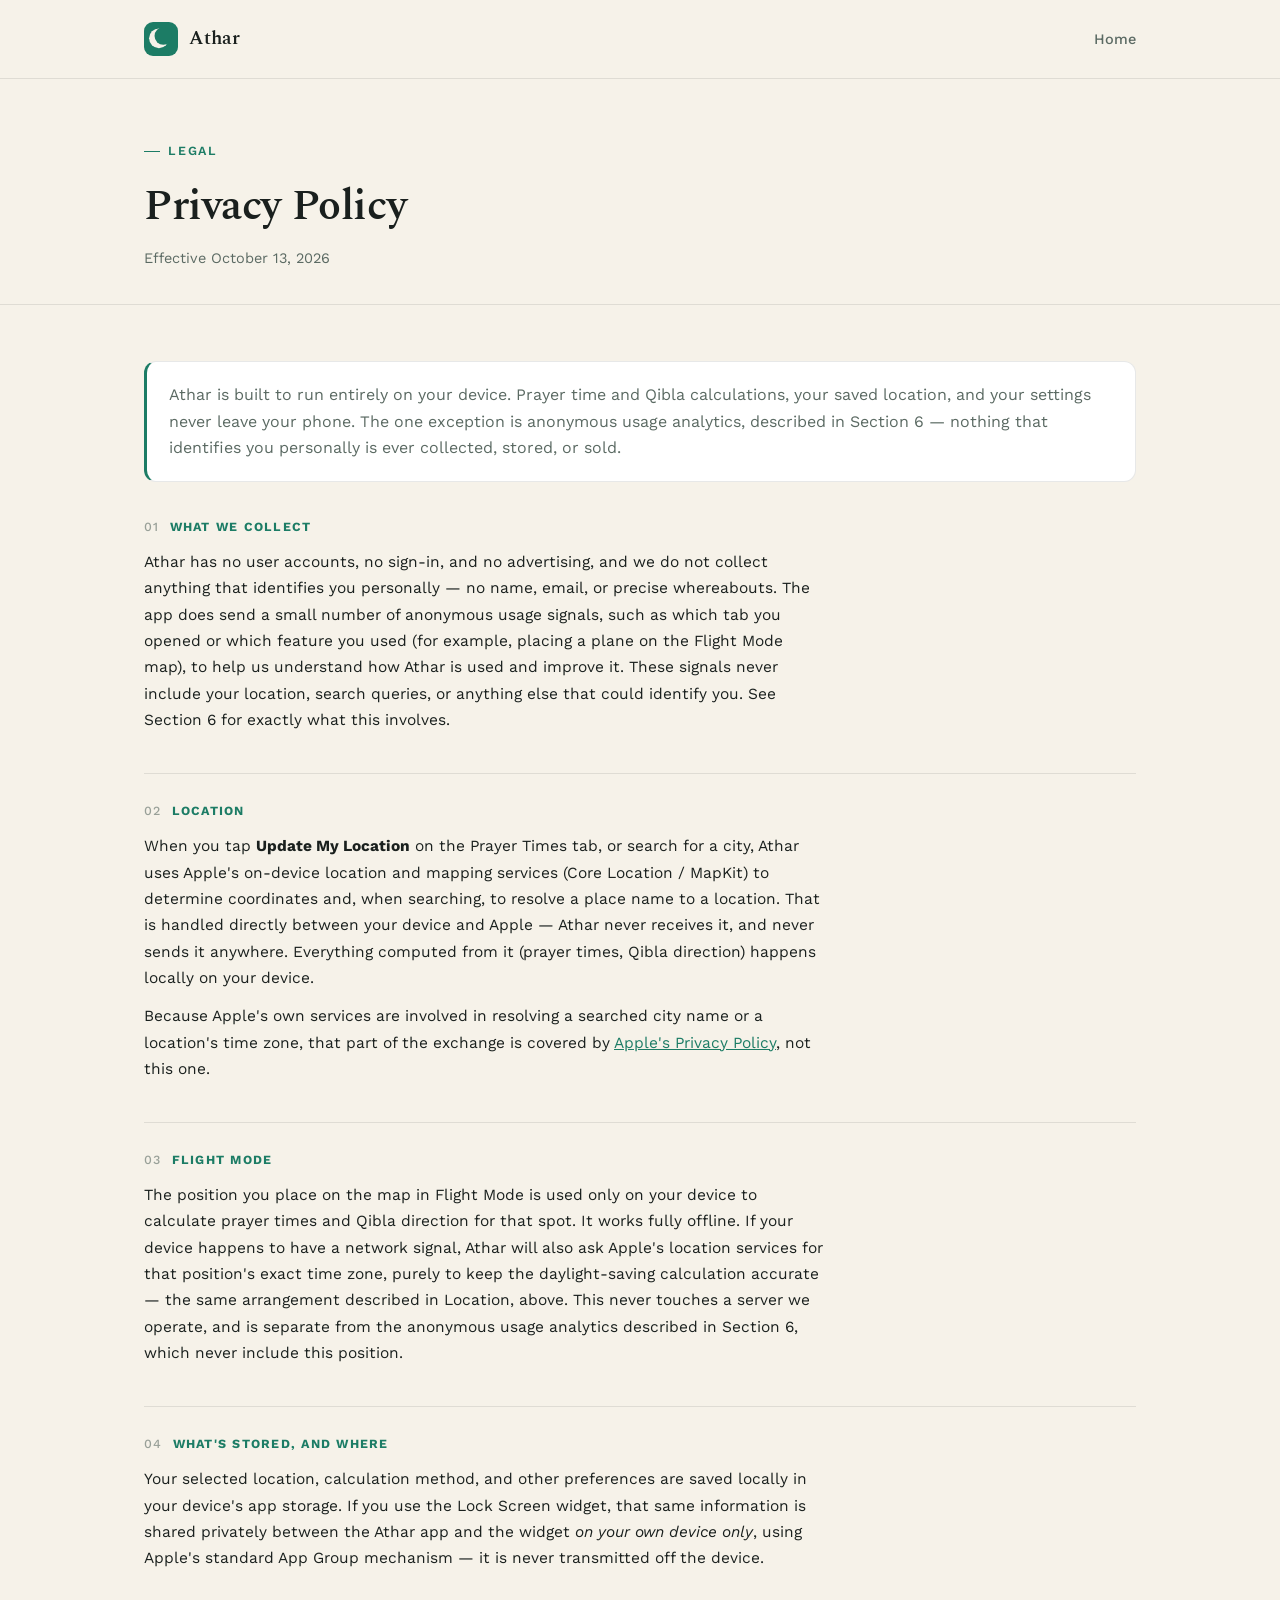
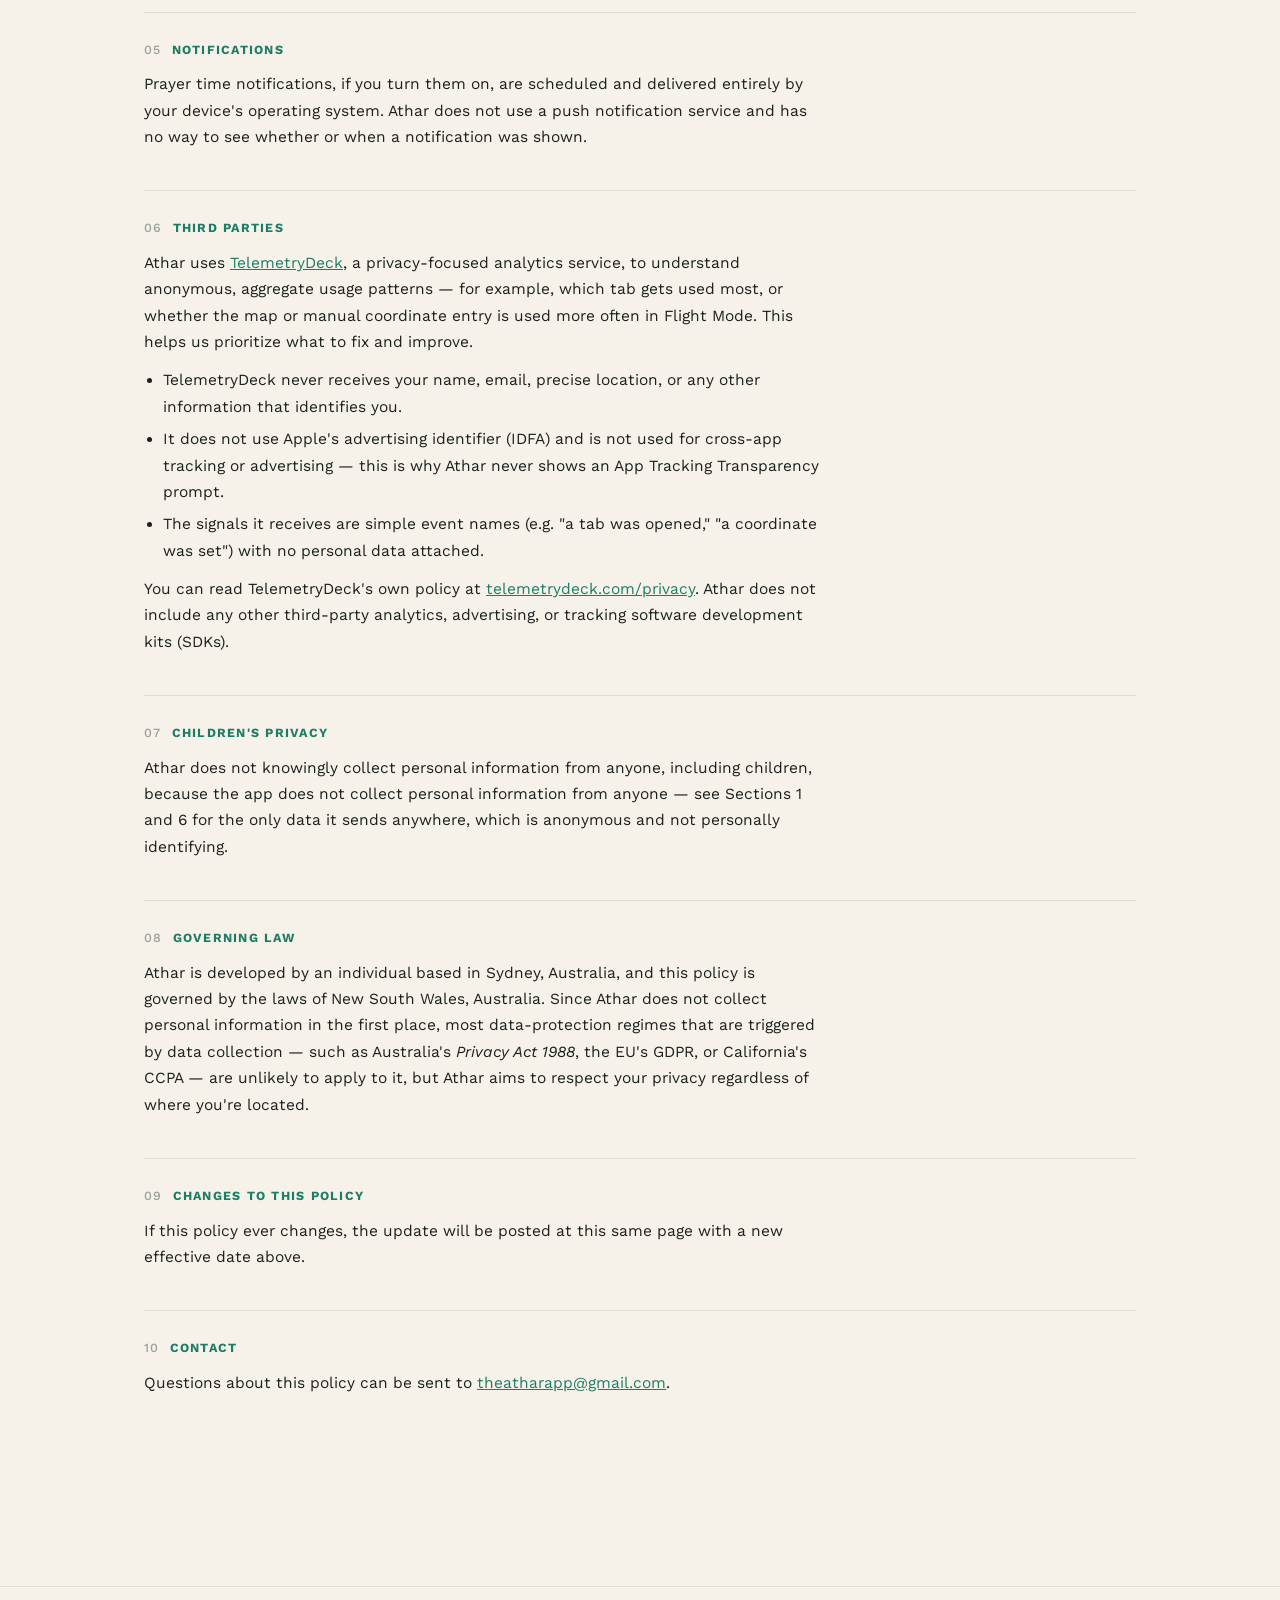
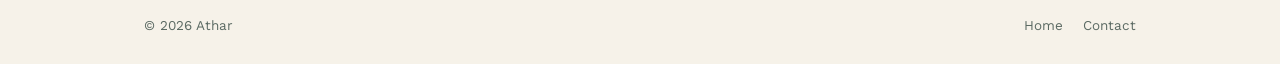
==== privacy.html @ f8ee6e32 "Move Athar's marketing site here from thenxy/athar's docs/ folder Split into its own repo for a clea" ====
<!doctype html>
<html lang="en">
<head>
<meta charset="utf-8">
<title>Privacy Policy — Athar</title>
<meta name="viewport" content="width=device-width, initial-scale=1, viewport-fit=cover">
<link rel="icon" type="image/svg+xml" href="assets/icon.svg">
<link rel="icon" type="image/png" href="assets/favicon.png">
<link rel="apple-touch-icon" href="assets/icon-512.png">
<link rel="stylesheet" href="assets/style.css">
<style>
  .policy-head {
    padding-block: 56px 20px;
    border-bottom: 1px solid var(--line);
  }
  .policy-head h1 {
    font-size: clamp(30px, 4vw, 42px);
    margin-top: 14px;
  }
  .policy-head .updated {
    color: var(--ink-soft);
    font-size: 14.5px;
    margin-top: 10px;
  }
  .policy-intro {
    background: var(--card);
    border: 1px solid var(--line);
    border-left: 3px solid var(--green);
    border-radius: var(--radius-sm);
    padding: 20px 22px;
    font-size: 16px;
    line-height: 1.65;
    margin: 36px 0 8px;
    color: var(--ink-soft);
  }
  .policy-body { padding-block: 20px 60px; }
  .policy-section {
    padding-block: 28px;
    border-bottom: 1px solid var(--line);
  }
  .policy-section:last-child { border-bottom: none; }
  .policy-section h2 {
    font-size: 12.5px;
    font-weight: 700;
    letter-spacing: 0.1em;
    text-transform: uppercase;
    color: var(--green);
    font-family: 'Work Sans', sans-serif;
    display: flex;
    align-items: baseline;
    gap: 10px;
    margin-bottom: 12px;
  }
  .policy-section h2 .n {
    color: var(--ink-soft);
    opacity: 0.6;
    font-weight: 500;
  }
  .policy-section p {
    font-size: 15.5px;
    line-height: 1.7;
    color: var(--ink);
    max-width: 68ch;
    margin: 0 0 12px;
  }
  .policy-section ul {
    max-width: 68ch;
    padding-left: 1.2em;
    margin: 0 0 12px;
  }
  .policy-section li {
    font-size: 15.5px;
    line-height: 1.7;
    margin-bottom: 6px;
  }
</style>
</head>
<body>

<header class="site-header">
  <div class="wrap">
    <a class="brand" href="index.html">
      <img src="assets/icon.svg" alt="">
      <span>Athar</span>
    </a>
    <nav>
      <a href="index.html">Home</a>
    </nav>
  </div>
</header>

<div class="policy-head">
  <div class="wrap">
    <span class="eyebrow">Legal</span>
    <h1>Privacy Policy</h1>
    <p class="updated">Effective October 13, 2026</p>
  </div>
</div>

<div class="wrap policy-body">

  <div class="policy-intro">
    Athar is built to run entirely on your device. Prayer time and Qibla calculations,
    your saved location, and your settings never leave your phone. The one exception
    is anonymous usage analytics, described in Section&nbsp;6 — nothing that identifies
    you personally is ever collected, stored, or sold.
  </div>

  <section class="policy-section">
    <h2><span class="n">01</span> What we collect</h2>
    <p>Athar has no user accounts, no sign-in, and no advertising, and we do not collect anything that identifies you personally — no name, email, or precise whereabouts. The app does send a small number of anonymous usage signals, such as which tab you opened or which feature you used (for example, placing a plane on the Flight Mode map), to help us understand how Athar is used and improve it. These signals never include your location, search queries, or anything else that could identify you. See Section 6 for exactly what this involves.</p>
  </section>

  <section class="policy-section">
    <h2><span class="n">02</span> Location</h2>
    <p>When you tap <strong>Update My Location</strong> on the Prayer Times tab, or search for a city, Athar uses Apple's on-device location and mapping services (Core Location / MapKit) to determine coordinates and, when searching, to resolve a place name to a location. That is handled directly between your device and Apple — Athar never receives it, and never sends it anywhere. Everything computed from it (prayer times, Qibla direction) happens locally on your device.</p>
    <p>Because Apple's own services are involved in resolving a searched city name or a location's time zone, that part of the exchange is covered by <a href="https://www.apple.com/legal/privacy/" target="_blank" rel="noopener">Apple's Privacy Policy</a>, not this one.</p>
  </section>

  <section class="policy-section">
    <h2><span class="n">03</span> Flight Mode</h2>
    <p>The position you place on the map in Flight Mode is used only on your device to calculate prayer times and Qibla direction for that spot. It works fully offline. If your device happens to have a network signal, Athar will also ask Apple's location services for that position's exact time zone, purely to keep the daylight-saving calculation accurate — the same arrangement described in Location, above. This never touches a server we operate, and is separate from the anonymous usage analytics described in Section 6, which never include this position.</p>
  </section>

  <section class="policy-section">
    <h2><span class="n">04</span> What's stored, and where</h2>
    <p>Your selected location, calculation method, and other preferences are saved locally in your device's app storage. If you use the Lock Screen widget, that same information is shared privately between the Athar app and the widget <em>on your own device only</em>, using Apple's standard App Group mechanism — it is never transmitted off the device.</p>
  </section>

  <section class="policy-section">
    <h2><span class="n">05</span> Notifications</h2>
    <p>Prayer time notifications, if you turn them on, are scheduled and delivered entirely by your device's operating system. Athar does not use a push notification service and has no way to see whether or when a notification was shown.</p>
  </section>

  <section class="policy-section">
    <h2><span class="n">06</span> Third parties</h2>
    <p>Athar uses <a href="https://telemetrydeck.com" target="_blank" rel="noopener">TelemetryDeck</a>, a privacy-focused analytics service, to understand anonymous, aggregate usage patterns — for example, which tab gets used most, or whether the map or manual coordinate entry is used more often in Flight Mode. This helps us prioritize what to fix and improve.</p>
    <ul>
      <li>TelemetryDeck never receives your name, email, precise location, or any other information that identifies you.</li>
      <li>It does not use Apple's advertising identifier (IDFA) and is not used for cross-app tracking or advertising — this is why Athar never shows an App Tracking Transparency prompt.</li>
      <li>The signals it receives are simple event names (e.g. "a tab was opened," "a coordinate was set") with no personal data attached.</li>
    </ul>
    <p>You can read TelemetryDeck's own policy at <a href="https://telemetrydeck.com/privacy" target="_blank" rel="noopener">telemetrydeck.com/privacy</a>. Athar does not include any other third-party analytics, advertising, or tracking software development kits (SDKs).</p>
  </section>

  <section class="policy-section">
    <h2><span class="n">07</span> Children's privacy</h2>
    <p>Athar does not knowingly collect personal information from anyone, including children, because the app does not collect personal information from anyone — see Sections 1 and 6 for the only data it sends anywhere, which is anonymous and not personally identifying.</p>
  </section>

  <section class="policy-section">
    <h2><span class="n">08</span> Governing law</h2>
    <p>Athar is developed by an individual based in Sydney, Australia, and this policy is governed by the laws of New South Wales, Australia. Since Athar does not collect personal information in the first place, most data-protection regimes that are triggered by data collection — such as Australia's <em>Privacy Act 1988</em>, the EU's GDPR, or California's CCPA — are unlikely to apply to it, but Athar aims to respect your privacy regardless of where you're located.</p>
  </section>

  <section class="policy-section">
    <h2><span class="n">09</span> Changes to this policy</h2>
    <p>If this policy ever changes, the update will be posted at this same page with a new effective date above.</p>
  </section>

  <section class="policy-section">
    <h2><span class="n">10</span> Contact</h2>
    <p>Questions about this policy can be sent to <a href="mailto:theatharapp@gmail.com">theatharapp@gmail.com</a>.</p>
  </section>

</div>

<footer class="site-footer">
  <div class="wrap">
    <span>&copy; <span id="year"></span> Athar</span>
    <div class="footer-links">
      <a href="index.html">Home</a>
      <a href="mailto:theatharapp@gmail.com">Contact</a>
    </div>
  </div>
</footer>

<script>document.getElementById('year').textContent = new Date().getFullYear();</script>

</body>
</html>
---- assets/style.css ----
/* Athar — shared site styles
   Brand colors pulled directly from the app's own asset catalog
   (Athar/Resources/Assets.xcassets), not invented for the web. */

@import url('https://fonts.googleapis.com/css2?family=Spectral:wght@400;500;600;700&family=Work+Sans:wght@400;500;600;700&display=swap');

:root {
  --ink: #1a201e;
  --ink-soft: #5b6a63;
  --cream: #f6f2e9;
  --cream-deep: #efe8d8;
  --card: #ffffff;
  --line: rgba(26, 32, 30, 0.1);
  --green: #1c7c65;
  --green-deep: #124a3c;
  --green-tint: rgba(28, 124, 101, 0.08);
  --on-green: #f6f2e9;
  --shadow: 0 20px 50px -20px rgba(18, 74, 60, 0.35);
  --radius-lg: 28px;
  --radius-md: 18px;
  --radius-sm: 12px;
}

@media (prefers-color-scheme: dark) {
  :root {
    --ink: #eef2f0;
    --ink-soft: #9fb0a8;
    --cream: #121214;
    --cream-deep: #1a1c1a;
    --card: #1c1c1e;
    --line: rgba(238, 242, 240, 0.1);
    --green: #3ac49e;
    --green-deep: #0f3a2f;
    --green-tint: rgba(58, 196, 158, 0.12);
    --on-green: #0c1a16;
    --shadow: 0 20px 50px -20px rgba(0, 0, 0, 0.6);
  }
}

* { box-sizing: border-box; }

html { scroll-behavior: smooth; }

body {
  margin: 0;
  background: var(--cream);
  color: var(--ink);
  font-family: 'Work Sans', -apple-system, BlinkMacSystemFont, 'Segoe UI', sans-serif;
  -webkit-font-smoothing: antialiased;
  line-height: 1.5;
}

h1, h2, h3 {
  font-family: 'Spectral', Georgia, serif;
  font-weight: 600;
  letter-spacing: -0.01em;
  margin: 0;
}

a { color: var(--green); }

.wrap {
  max-width: 1040px;
  margin: 0 auto;
  padding-inline: 24px;
}

/* ---------- Header ---------- */

.site-header {
  padding-block: 22px;
  border-bottom: 1px solid var(--line);
}

.site-header .wrap {
  display: flex;
  align-items: center;
  justify-content: space-between;
}

.brand {
  display: flex;
  align-items: center;
  gap: 11px;
  text-decoration: none;
  color: var(--ink);
}

.brand img {
  width: 34px;
  height: 34px;
  border-radius: 9px;
}

.brand span {
  font-family: 'Spectral', Georgia, serif;
  font-size: 19px;
  font-weight: 600;
}

.site-header nav a {
  color: var(--ink-soft);
  text-decoration: none;
  font-size: 14.5px;
  font-weight: 500;
}

.site-header nav a:hover { color: var(--green); }

/* ---------- Eyebrow label ---------- */

.eyebrow {
  display: inline-flex;
  align-items: center;
  gap: 8px;
  font-size: 12.5px;
  font-weight: 600;
  letter-spacing: 0.14em;
  text-transform: uppercase;
  color: var(--green);
}

.eyebrow::before {
  content: '';
  width: 16px;
  height: 1px;
  background: var(--green);
  display: inline-block;
}

/* ---------- Buttons ---------- */

.btn-row {
  display: flex;
  flex-wrap: wrap;
  gap: 12px;
}

.store-btn {
  display: inline-flex;
  align-items: center;
  gap: 10px;
  padding: 12px 20px;
  border-radius: 14px;
  background: var(--ink);
  color: var(--cream);
  text-decoration: none;
  font-weight: 600;
  font-size: 15px;
  border: 1px solid transparent;
  transition: transform 0.15s ease, opacity 0.15s ease;
}

.store-btn:hover { transform: translateY(-1px); opacity: 0.92; }

.store-btn.primary {
  background: var(--green);
  color: var(--on-green);
}

.store-btn svg { width: 19px; height: 19px; flex-shrink: 0; }

.store-btn .labels { display: flex; flex-direction: column; line-height: 1.15; text-align: left; }
.store-btn .labels small { font-size: 10.5px; font-weight: 500; opacity: 0.75; }
.store-btn .labels strong { font-size: 15px; }

/* ---------- Footer ---------- */

.site-footer {
  border-top: 1px solid var(--line);
  margin-top: 90px;
  padding-block: 28px;
}

.site-footer .wrap {
  display: flex;
  flex-wrap: wrap;
  gap: 10px 24px;
  align-items: center;
  justify-content: space-between;
  color: var(--ink-soft);
  font-size: 13.5px;
}

.site-footer a { color: var(--ink-soft); text-decoration: none; }
.site-footer a:hover { color: var(--green); }

.footer-links { display: flex; gap: 20px; }

@media (max-width: 600px) {
  .site-footer .wrap { flex-direction: column; align-items: flex-start; }
}
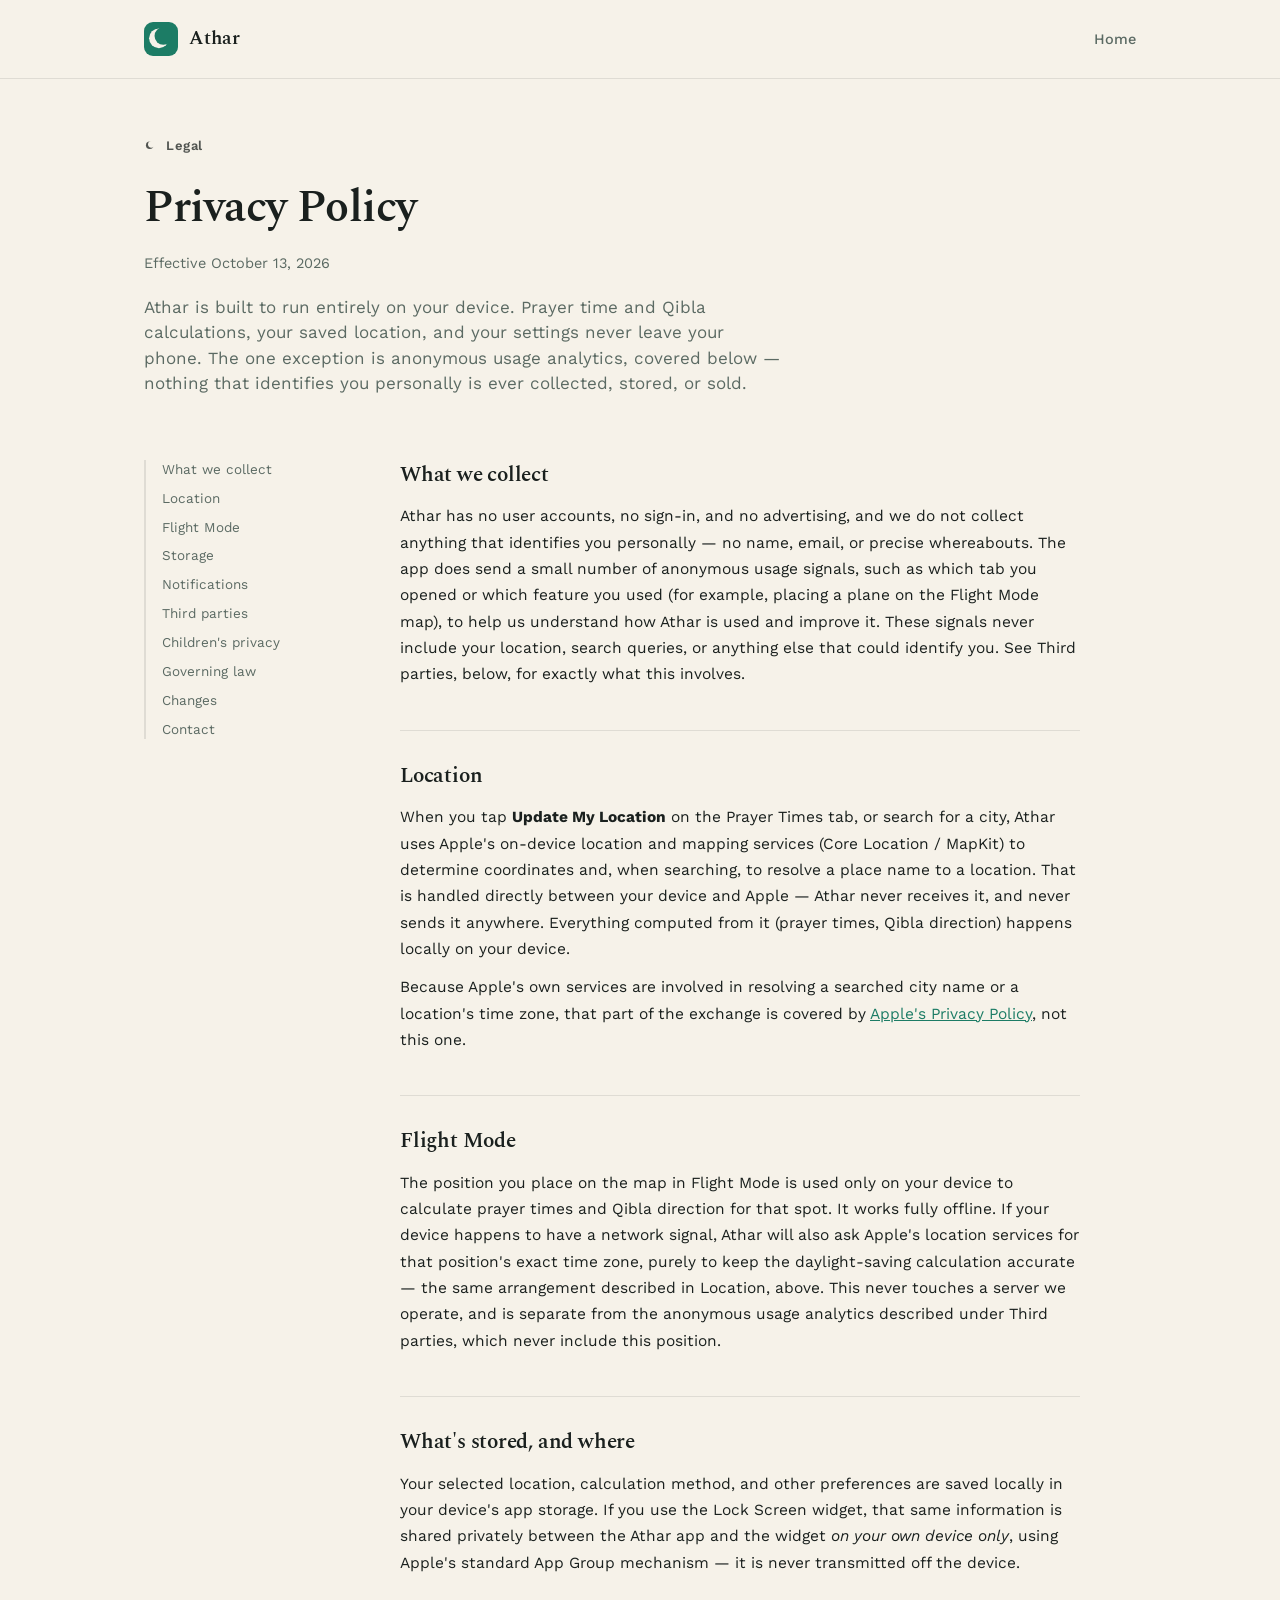
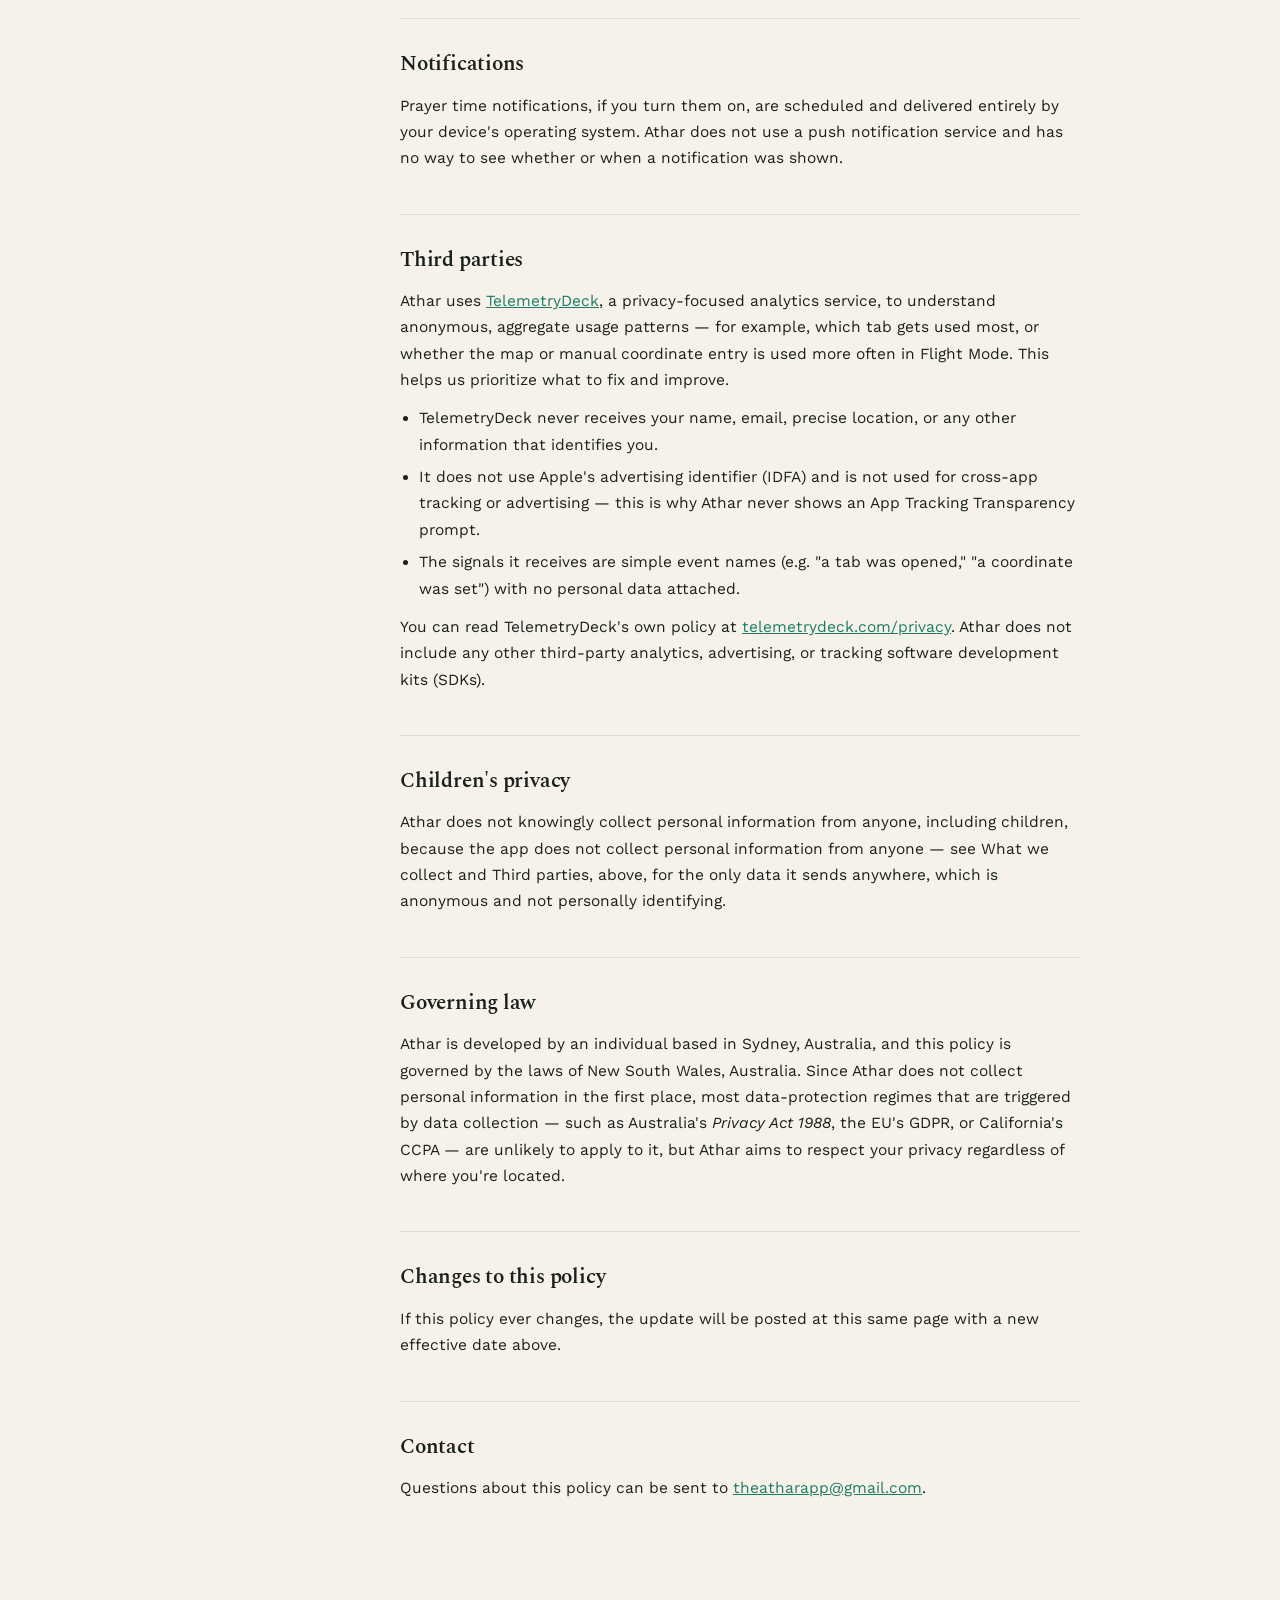
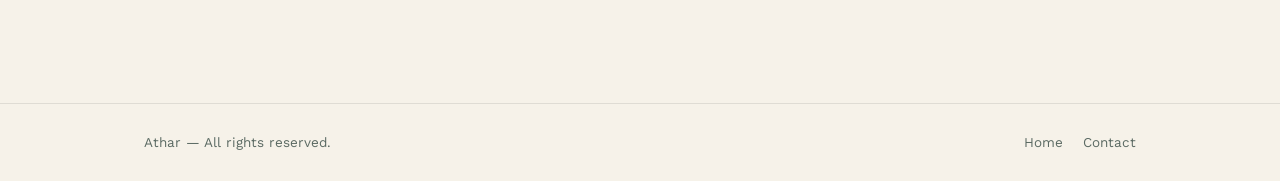
==== commit 06993865: "Redesign: drop the eyebrow/numbered-section pattern, fix About alignment - Replace the thin-dash eye" ====
--- a/privacy.html
+++ b/privacy.html
@@ -10,61 +10,64 @@
 <link rel="stylesheet" href="assets/style.css">
 <style>
   .policy-head {
-    padding-block: 56px 20px;
-    border-bottom: 1px solid var(--line);
+    padding-block: 56px 36px;
   }
   .policy-head h1 {
-    font-size: clamp(30px, 4vw, 42px);
-    margin-top: 14px;
+    font-size: clamp(30px, 4vw, 44px);
+    margin-top: 16px;
+    max-width: 16ch;
   }
   .policy-head .updated {
     color: var(--ink-soft);
     font-size: 14.5px;
-    margin-top: 10px;
+    margin-top: 12px;
   }
-  .policy-intro {
-    background: var(--card);
-    border: 1px solid var(--line);
-    border-left: 3px solid var(--green);
-    border-radius: var(--radius-sm);
-    padding: 20px 22px;
-    font-size: 16px;
-    line-height: 1.65;
-    margin: 36px 0 8px;
+  .policy-head .lede {
+    font-size: 17px;
     color: var(--ink-soft);
+    max-width: 58ch;
+    margin-top: 20px;
   }
-  .policy-body { padding-block: 20px 60px; }
-  .policy-section {
-    padding-block: 28px;
-    border-bottom: 1px solid var(--line);
+
+  .policy-layout {
+    display: grid;
+    grid-template-columns: 200px 1fr;
+    gap: 56px;
+    padding-block: 10px 70px;
+    align-items: start;
   }
-  .policy-section:last-child { border-bottom: none; }
+
+  .toc {
+    position: sticky;
+    top: 28px;
+    display: flex;
+    flex-direction: column;
+    gap: 10px;
+    border-left: 2px solid var(--line);
+    padding-left: 16px;
+  }
+  .toc a {
+    color: var(--ink-soft);
+    text-decoration: none;
+    font-size: 13.5px;
+    line-height: 1.4;
+  }
+  .toc a:hover { color: var(--green); }
+
+  .policy-body { max-width: 68ch; }
+  .policy-section { padding-block: 30px; border-top: 1px solid var(--line); scroll-margin-top: 24px; }
+  .policy-section:first-child { border-top: none; padding-top: 0; }
   .policy-section h2 {
-    font-size: 12.5px;
-    font-weight: 700;
-    letter-spacing: 0.1em;
-    text-transform: uppercase;
-    color: var(--green);
-    font-family: 'Work Sans', sans-serif;
-    display: flex;
-    align-items: baseline;
-    gap: 10px;
+    font-size: 21px;
     margin-bottom: 12px;
-  }
-  .policy-section h2 .n {
-    color: var(--ink-soft);
-    opacity: 0.6;
-    font-weight: 500;
   }
   .policy-section p {
     font-size: 15.5px;
     line-height: 1.7;
     color: var(--ink);
-    max-width: 68ch;
     margin: 0 0 12px;
   }
   .policy-section ul {
-    max-width: 68ch;
     padding-left: 1.2em;
     margin: 0 0 12px;
   }
@@ -72,6 +75,11 @@
     font-size: 15.5px;
     line-height: 1.7;
     margin-bottom: 6px;
+  }
+
+  @media (max-width: 760px) {
+    .policy-layout { grid-template-columns: 1fr; }
+    .toc { position: static; border-left: none; padding-left: 0; flex-direction: row; flex-wrap: wrap; gap: 14px; }
   }
 </style>
 </head>
@@ -89,85 +97,97 @@
   </div>
 </header>
 
-<div class="policy-head">
-  <div class="wrap">
-    <span class="eyebrow">Legal</span>
+<div class="wrap">
+  <div class="policy-head">
+    <span class="label">
+      <svg viewBox="0 0 100 100"><circle cx="44" cy="48" r="29" fill="currentColor"/><circle cx="57" cy="41" r="26" fill="var(--cream)"/></svg>
+      Legal
+    </span>
     <h1>Privacy Policy</h1>
     <p class="updated">Effective October 13, 2026</p>
-  </div>
-</div>
-
-<div class="wrap policy-body">
-
-  <div class="policy-intro">
-    Athar is built to run entirely on your device. Prayer time and Qibla calculations,
-    your saved location, and your settings never leave your phone. The one exception
-    is anonymous usage analytics, described in Section&nbsp;6 — nothing that identifies
-    you personally is ever collected, stored, or sold.
+    <p class="lede">Athar is built to run entirely on your device. Prayer time and Qibla calculations, your saved location, and your settings never leave your phone. The one exception is anonymous usage analytics, covered below — nothing that identifies you personally is ever collected, stored, or sold.</p>
   </div>
 
-  <section class="policy-section">
-    <h2><span class="n">01</span> What we collect</h2>
-    <p>Athar has no user accounts, no sign-in, and no advertising, and we do not collect anything that identifies you personally — no name, email, or precise whereabouts. The app does send a small number of anonymous usage signals, such as which tab you opened or which feature you used (for example, placing a plane on the Flight Mode map), to help us understand how Athar is used and improve it. These signals never include your location, search queries, or anything else that could identify you. See Section 6 for exactly what this involves.</p>
-  </section>
+  <div class="policy-layout">
+    <nav class="toc" aria-label="Sections">
+      <a href="#collect">What we collect</a>
+      <a href="#location">Location</a>
+      <a href="#flight-mode">Flight Mode</a>
+      <a href="#storage">Storage</a>
+      <a href="#notifications">Notifications</a>
+      <a href="#third-parties">Third parties</a>
+      <a href="#children">Children's privacy</a>
+      <a href="#law">Governing law</a>
+      <a href="#changes">Changes</a>
+      <a href="#contact">Contact</a>
+    </nav>
 
-  <section class="policy-section">
-    <h2><span class="n">02</span> Location</h2>
-    <p>When you tap <strong>Update My Location</strong> on the Prayer Times tab, or search for a city, Athar uses Apple's on-device location and mapping services (Core Location / MapKit) to determine coordinates and, when searching, to resolve a place name to a location. That is handled directly between your device and Apple — Athar never receives it, and never sends it anywhere. Everything computed from it (prayer times, Qibla direction) happens locally on your device.</p>
-    <p>Because Apple's own services are involved in resolving a searched city name or a location's time zone, that part of the exchange is covered by <a href="https://www.apple.com/legal/privacy/" target="_blank" rel="noopener">Apple's Privacy Policy</a>, not this one.</p>
-  </section>
+    <div class="policy-body">
 
-  <section class="policy-section">
-    <h2><span class="n">03</span> Flight Mode</h2>
-    <p>The position you place on the map in Flight Mode is used only on your device to calculate prayer times and Qibla direction for that spot. It works fully offline. If your device happens to have a network signal, Athar will also ask Apple's location services for that position's exact time zone, purely to keep the daylight-saving calculation accurate — the same arrangement described in Location, above. This never touches a server we operate, and is separate from the anonymous usage analytics described in Section 6, which never include this position.</p>
-  </section>
+      <section class="policy-section" id="collect">
+        <h2>What we collect</h2>
+        <p>Athar has no user accounts, no sign-in, and no advertising, and we do not collect anything that identifies you personally — no name, email, or precise whereabouts. The app does send a small number of anonymous usage signals, such as which tab you opened or which feature you used (for example, placing a plane on the Flight Mode map), to help us understand how Athar is used and improve it. These signals never include your location, search queries, or anything else that could identify you. See Third parties, below, for exactly what this involves.</p>
+      </section>
 
-  <section class="policy-section">
-    <h2><span class="n">04</span> What's stored, and where</h2>
-    <p>Your selected location, calculation method, and other preferences are saved locally in your device's app storage. If you use the Lock Screen widget, that same information is shared privately between the Athar app and the widget <em>on your own device only</em>, using Apple's standard App Group mechanism — it is never transmitted off the device.</p>
-  </section>
+      <section class="policy-section" id="location">
+        <h2>Location</h2>
+        <p>When you tap <strong>Update My Location</strong> on the Prayer Times tab, or search for a city, Athar uses Apple's on-device location and mapping services (Core Location / MapKit) to determine coordinates and, when searching, to resolve a place name to a location. That is handled directly between your device and Apple — Athar never receives it, and never sends it anywhere. Everything computed from it (prayer times, Qibla direction) happens locally on your device.</p>
+        <p>Because Apple's own services are involved in resolving a searched city name or a location's time zone, that part of the exchange is covered by <a href="https://www.apple.com/legal/privacy/" target="_blank" rel="noopener">Apple's Privacy Policy</a>, not this one.</p>
+      </section>
 
-  <section class="policy-section">
-    <h2><span class="n">05</span> Notifications</h2>
-    <p>Prayer time notifications, if you turn them on, are scheduled and delivered entirely by your device's operating system. Athar does not use a push notification service and has no way to see whether or when a notification was shown.</p>
-  </section>
+      <section class="policy-section" id="flight-mode">
+        <h2>Flight Mode</h2>
+        <p>The position you place on the map in Flight Mode is used only on your device to calculate prayer times and Qibla direction for that spot. It works fully offline. If your device happens to have a network signal, Athar will also ask Apple's location services for that position's exact time zone, purely to keep the daylight-saving calculation accurate — the same arrangement described in Location, above. This never touches a server we operate, and is separate from the anonymous usage analytics described under Third parties, which never include this position.</p>
+      </section>
 
-  <section class="policy-section">
-    <h2><span class="n">06</span> Third parties</h2>
-    <p>Athar uses <a href="https://telemetrydeck.com" target="_blank" rel="noopener">TelemetryDeck</a>, a privacy-focused analytics service, to understand anonymous, aggregate usage patterns — for example, which tab gets used most, or whether the map or manual coordinate entry is used more often in Flight Mode. This helps us prioritize what to fix and improve.</p>
-    <ul>
-      <li>TelemetryDeck never receives your name, email, precise location, or any other information that identifies you.</li>
-      <li>It does not use Apple's advertising identifier (IDFA) and is not used for cross-app tracking or advertising — this is why Athar never shows an App Tracking Transparency prompt.</li>
-      <li>The signals it receives are simple event names (e.g. "a tab was opened," "a coordinate was set") with no personal data attached.</li>
-    </ul>
-    <p>You can read TelemetryDeck's own policy at <a href="https://telemetrydeck.com/privacy" target="_blank" rel="noopener">telemetrydeck.com/privacy</a>. Athar does not include any other third-party analytics, advertising, or tracking software development kits (SDKs).</p>
-  </section>
+      <section class="policy-section" id="storage">
+        <h2>What's stored, and where</h2>
+        <p>Your selected location, calculation method, and other preferences are saved locally in your device's app storage. If you use the Lock Screen widget, that same information is shared privately between the Athar app and the widget <em>on your own device only</em>, using Apple's standard App Group mechanism — it is never transmitted off the device.</p>
+      </section>
 
-  <section class="policy-section">
-    <h2><span class="n">07</span> Children's privacy</h2>
-    <p>Athar does not knowingly collect personal information from anyone, including children, because the app does not collect personal information from anyone — see Sections 1 and 6 for the only data it sends anywhere, which is anonymous and not personally identifying.</p>
-  </section>
+      <section class="policy-section" id="notifications">
+        <h2>Notifications</h2>
+        <p>Prayer time notifications, if you turn them on, are scheduled and delivered entirely by your device's operating system. Athar does not use a push notification service and has no way to see whether or when a notification was shown.</p>
+      </section>
 
-  <section class="policy-section">
-    <h2><span class="n">08</span> Governing law</h2>
-    <p>Athar is developed by an individual based in Sydney, Australia, and this policy is governed by the laws of New South Wales, Australia. Since Athar does not collect personal information in the first place, most data-protection regimes that are triggered by data collection — such as Australia's <em>Privacy Act 1988</em>, the EU's GDPR, or California's CCPA — are unlikely to apply to it, but Athar aims to respect your privacy regardless of where you're located.</p>
-  </section>
+      <section class="policy-section" id="third-parties">
+        <h2>Third parties</h2>
+        <p>Athar uses <a href="https://telemetrydeck.com" target="_blank" rel="noopener">TelemetryDeck</a>, a privacy-focused analytics service, to understand anonymous, aggregate usage patterns — for example, which tab gets used most, or whether the map or manual coordinate entry is used more often in Flight Mode. This helps us prioritize what to fix and improve.</p>
+        <ul>
+          <li>TelemetryDeck never receives your name, email, precise location, or any other information that identifies you.</li>
+          <li>It does not use Apple's advertising identifier (IDFA) and is not used for cross-app tracking or advertising — this is why Athar never shows an App Tracking Transparency prompt.</li>
+          <li>The signals it receives are simple event names (e.g. "a tab was opened," "a coordinate was set") with no personal data attached.</li>
+        </ul>
+        <p>You can read TelemetryDeck's own policy at <a href="https://telemetrydeck.com/privacy" target="_blank" rel="noopener">telemetrydeck.com/privacy</a>. Athar does not include any other third-party analytics, advertising, or tracking software development kits (SDKs).</p>
+      </section>
 
-  <section class="policy-section">
-    <h2><span class="n">09</span> Changes to this policy</h2>
-    <p>If this policy ever changes, the update will be posted at this same page with a new effective date above.</p>
-  </section>
+      <section class="policy-section" id="children">
+        <h2>Children's privacy</h2>
+        <p>Athar does not knowingly collect personal information from anyone, including children, because the app does not collect personal information from anyone — see What we collect and Third parties, above, for the only data it sends anywhere, which is anonymous and not personally identifying.</p>
+      </section>
 
-  <section class="policy-section">
-    <h2><span class="n">10</span> Contact</h2>
-    <p>Questions about this policy can be sent to <a href="mailto:theatharapp@gmail.com">theatharapp@gmail.com</a>.</p>
-  </section>
+      <section class="policy-section" id="law">
+        <h2>Governing law</h2>
+        <p>Athar is developed by an individual based in Sydney, Australia, and this policy is governed by the laws of New South Wales, Australia. Since Athar does not collect personal information in the first place, most data-protection regimes that are triggered by data collection — such as Australia's <em>Privacy Act 1988</em>, the EU's GDPR, or California's CCPA — are unlikely to apply to it, but Athar aims to respect your privacy regardless of where you're located.</p>
+      </section>
 
+      <section class="policy-section" id="changes">
+        <h2>Changes to this policy</h2>
+        <p>If this policy ever changes, the update will be posted at this same page with a new effective date above.</p>
+      </section>
+
+      <section class="policy-section" id="contact">
+        <h2>Contact</h2>
+        <p>Questions about this policy can be sent to <a href="mailto:theatharapp@gmail.com">theatharapp@gmail.com</a>.</p>
+      </section>
+
+    </div>
+  </div>
 </div>
 
 <footer class="site-footer">
   <div class="wrap">
-    <span>&copy; <span id="year"></span> Athar</span>
+    <span>Athar — All rights reserved.</span>
     <div class="footer-links">
       <a href="index.html">Home</a>
       <a href="mailto:theatharapp@gmail.com">Contact</a>
@@ -175,7 +195,5 @@
   </div>
 </footer>
 
-<script>document.getElementById('year').textContent = new Date().getFullYear();</script>
-
 </body>
 </html>
--- a/assets/style.css
+++ b/assets/style.css
@@ -107,26 +107,20 @@
 
 .site-header nav a:hover { color: var(--green); }
 
-/* ---------- Eyebrow label ---------- */
+/* ---------- Label (crescent mark + word, not a text eyebrow) ---------- */
 
-.eyebrow {
+.label {
   display: inline-flex;
   align-items: center;
-  gap: 8px;
-  font-size: 12.5px;
+  gap: 9px;
+  font-size: 13px;
   font-weight: 600;
-  letter-spacing: 0.14em;
-  text-transform: uppercase;
-  color: var(--green);
+  letter-spacing: 0.04em;
+  color: inherit;
+  opacity: 0.75;
 }
 
-.eyebrow::before {
-  content: '';
-  width: 16px;
-  height: 1px;
-  background: var(--green);
-  display: inline-block;
-}
+.label svg { width: 13px; height: 13px; flex-shrink: 0; }
 
 /* ---------- Buttons ---------- */
 
@@ -156,6 +150,12 @@
 .store-btn.primary {
   background: var(--green);
   color: var(--on-green);
+}
+
+.store-btn.outline {
+  background: transparent;
+  border-color: currentColor;
+  color: inherit;
 }
 
 .store-btn svg { width: 19px; height: 19px; flex-shrink: 0; }
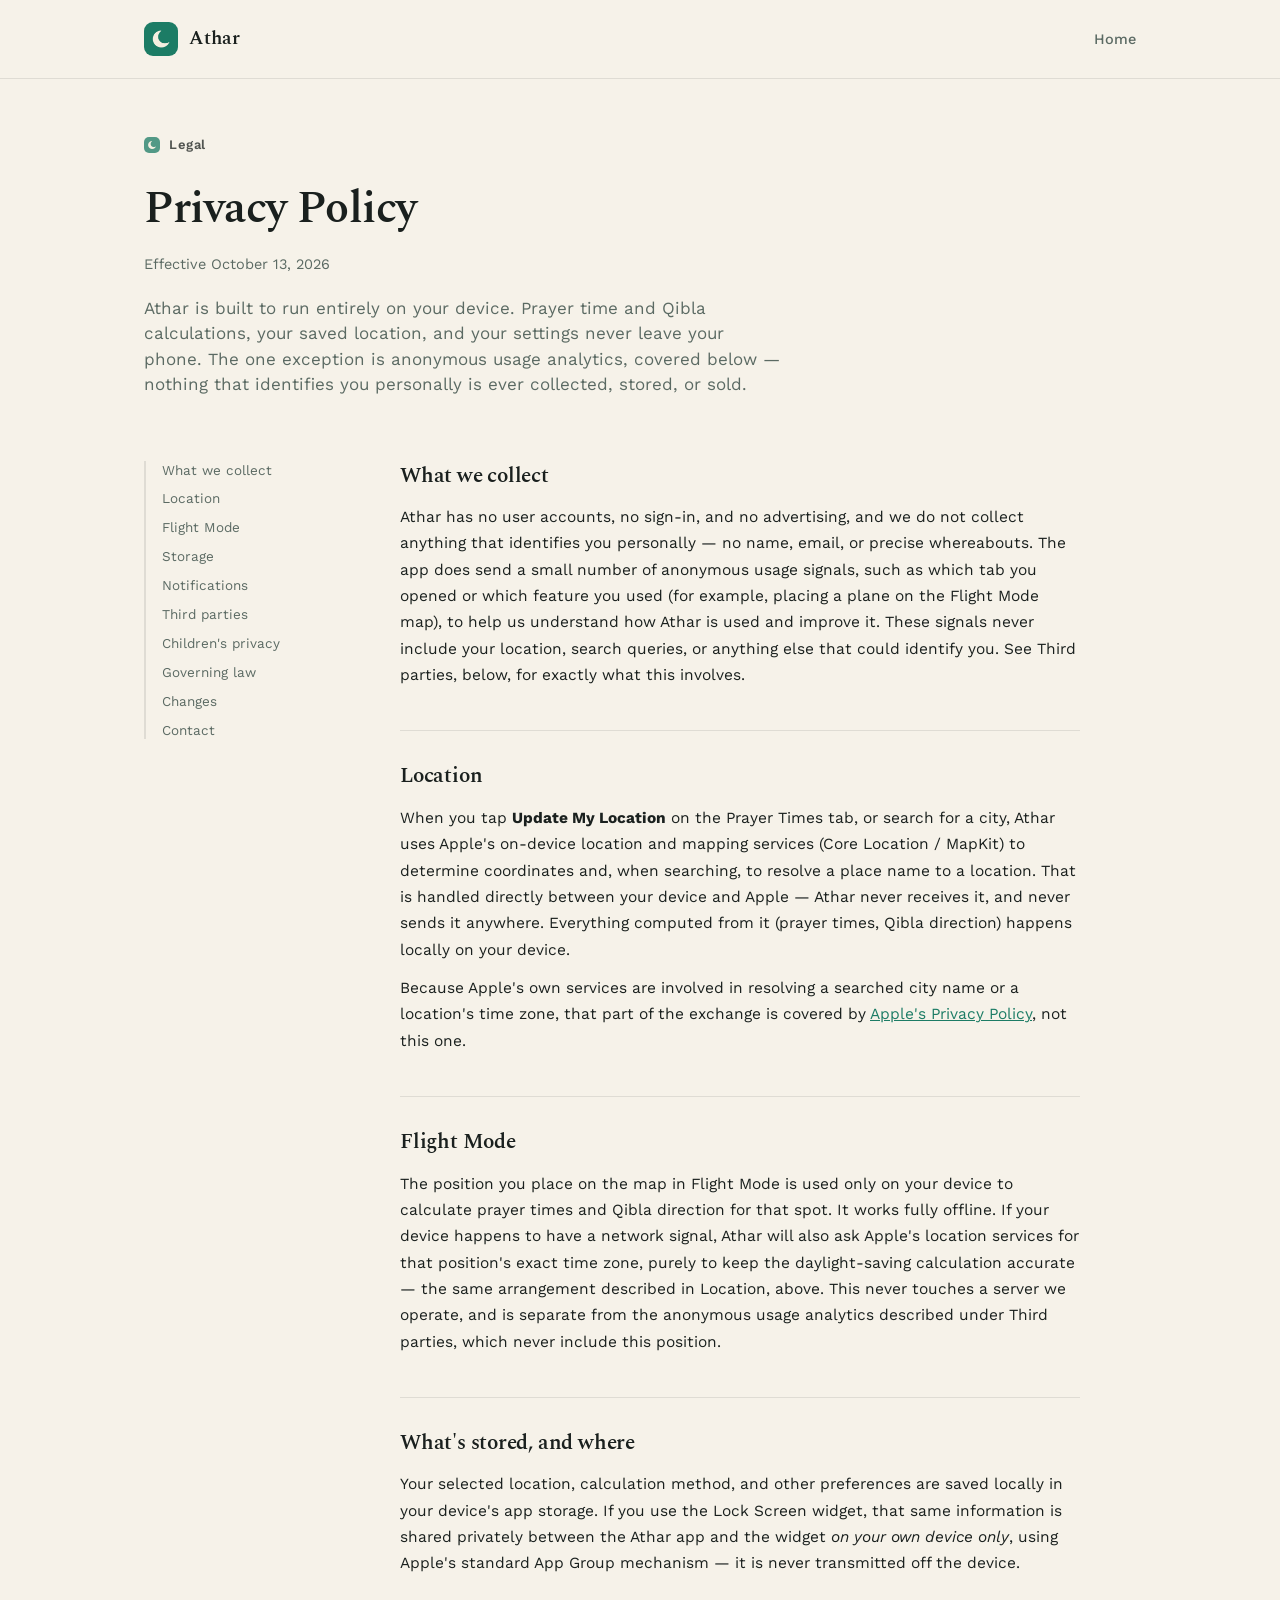
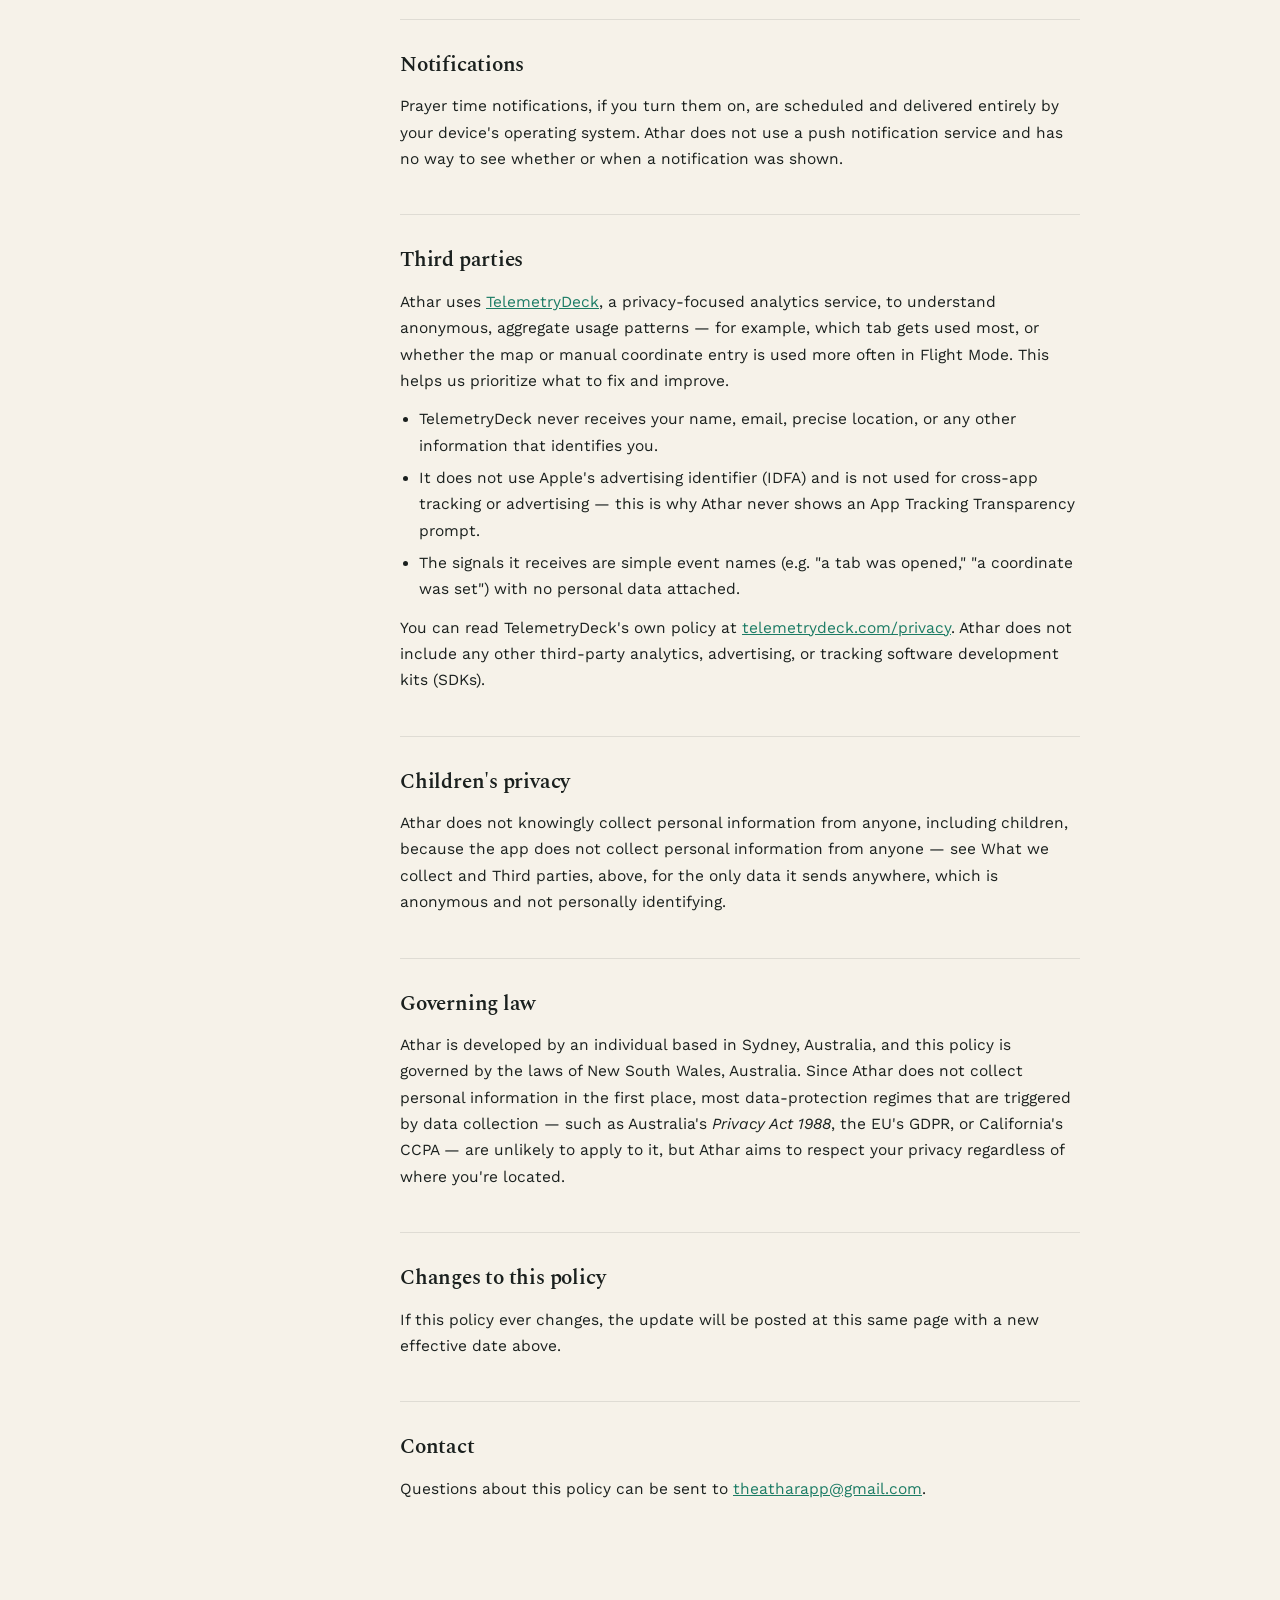
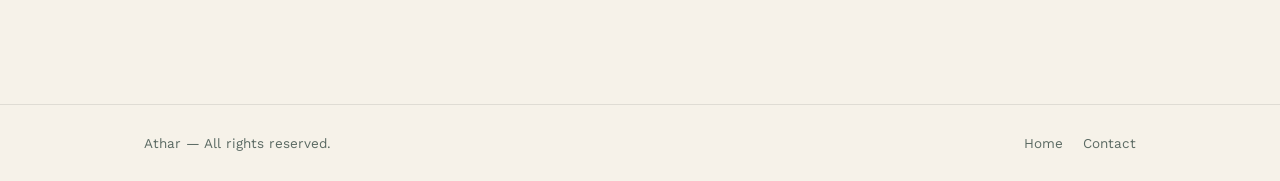
==== commit 3282a8c8: "Use the real logo file everywhere instead of a reconstructed vector Pulled the actual uploaded icon " ====
--- a/privacy.html
+++ b/privacy.html
@@ -4,7 +4,6 @@
 <meta charset="utf-8">
 <title>Privacy Policy — Athar</title>
 <meta name="viewport" content="width=device-width, initial-scale=1, viewport-fit=cover">
-<link rel="icon" type="image/svg+xml" href="assets/icon.svg">
 <link rel="icon" type="image/png" href="assets/favicon.png">
 <link rel="apple-touch-icon" href="assets/icon-512.png">
 <link rel="stylesheet" href="assets/style.css">
@@ -88,7 +87,7 @@
 <header class="site-header">
   <div class="wrap">
     <a class="brand" href="index.html">
-      <img src="assets/icon.svg" alt="">
+      <img src="assets/icon.png" alt="">
       <span>Athar</span>
     </a>
     <nav>
@@ -100,7 +99,7 @@
 <div class="wrap">
   <div class="policy-head">
     <span class="label">
-      <svg viewBox="0 0 100 100"><circle cx="44" cy="48" r="29" fill="currentColor"/><circle cx="57" cy="41" r="26" fill="var(--cream)"/></svg>
+      <img class="label-icon" src="assets/icon.png" alt="">
       Legal
     </span>
     <h1>Privacy Policy</h1>
--- a/assets/style.css
+++ b/assets/style.css
@@ -122,6 +122,13 @@
 
 .label svg { width: 13px; height: 13px; flex-shrink: 0; }
 
+.label-icon {
+  width: 16px;
+  height: 16px;
+  border-radius: 5px;
+  flex-shrink: 0;
+}
+
 /* ---------- Buttons ---------- */
 
 .btn-row {
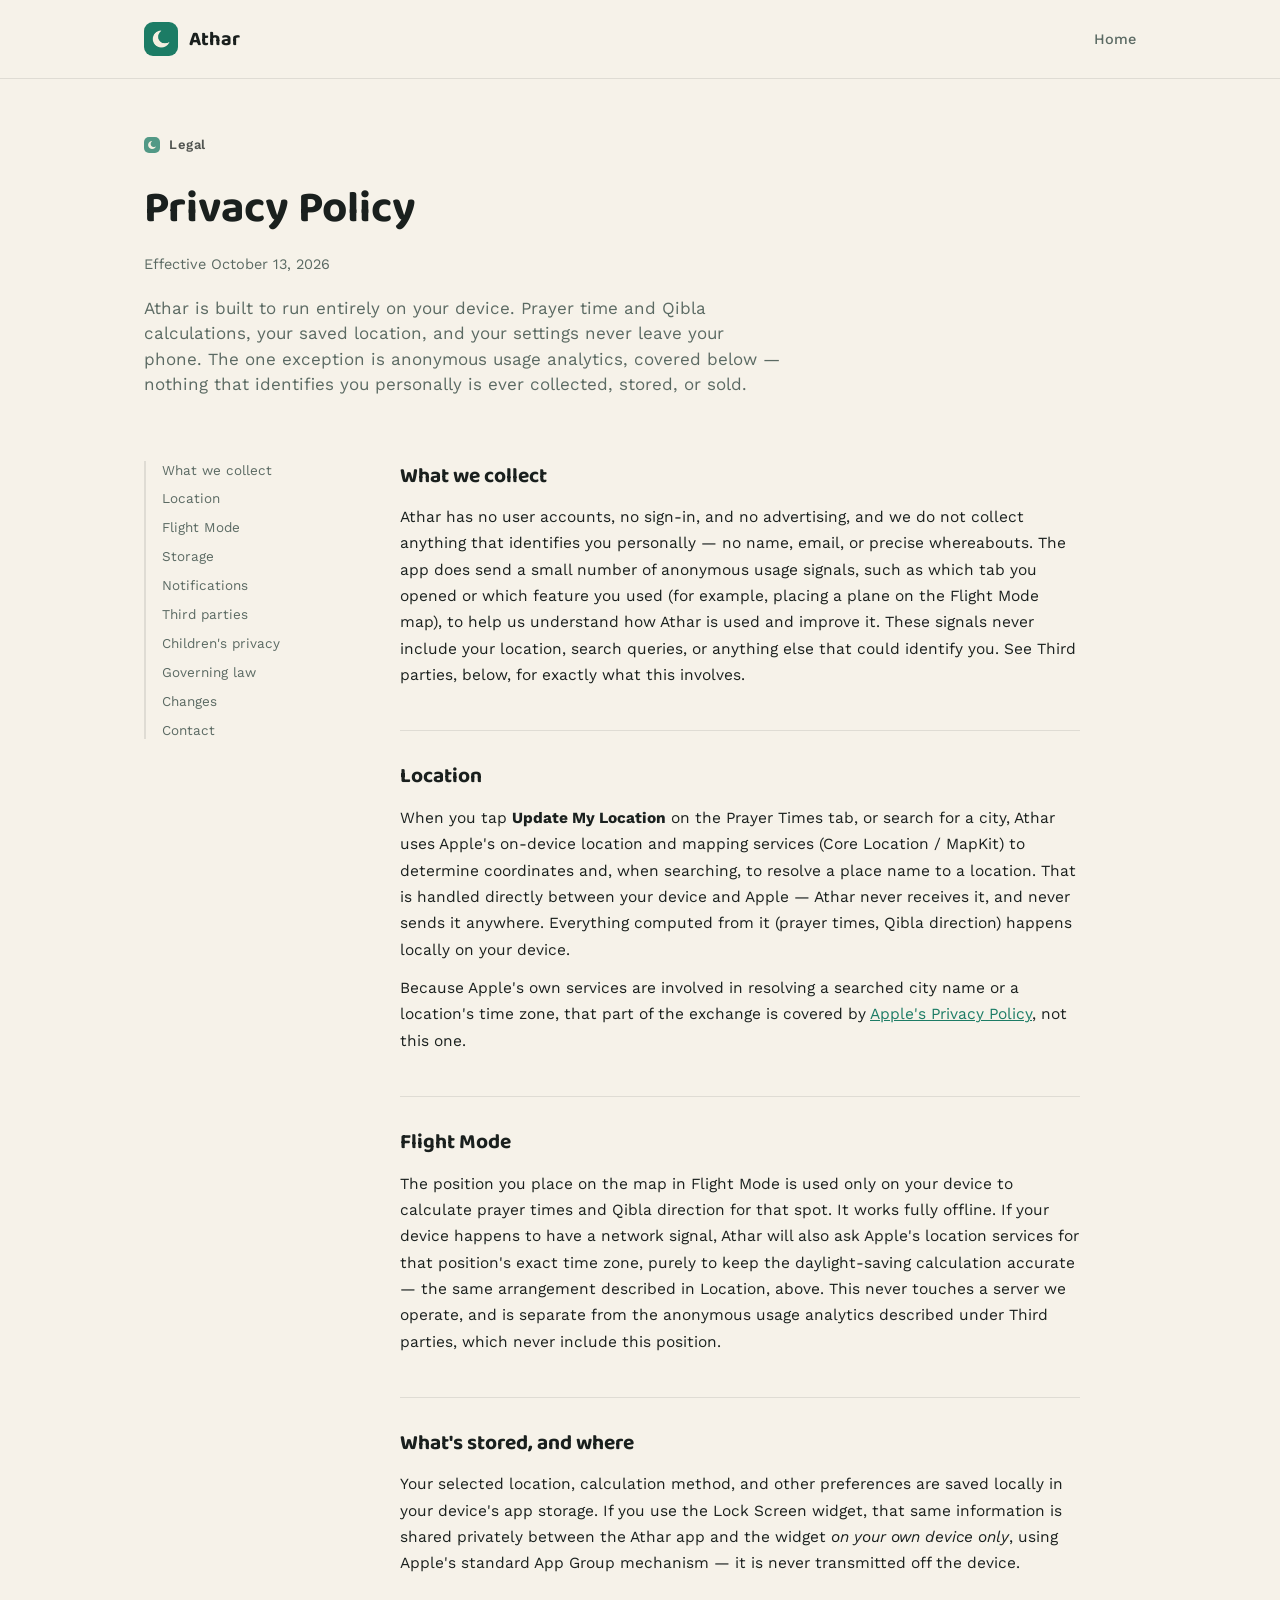
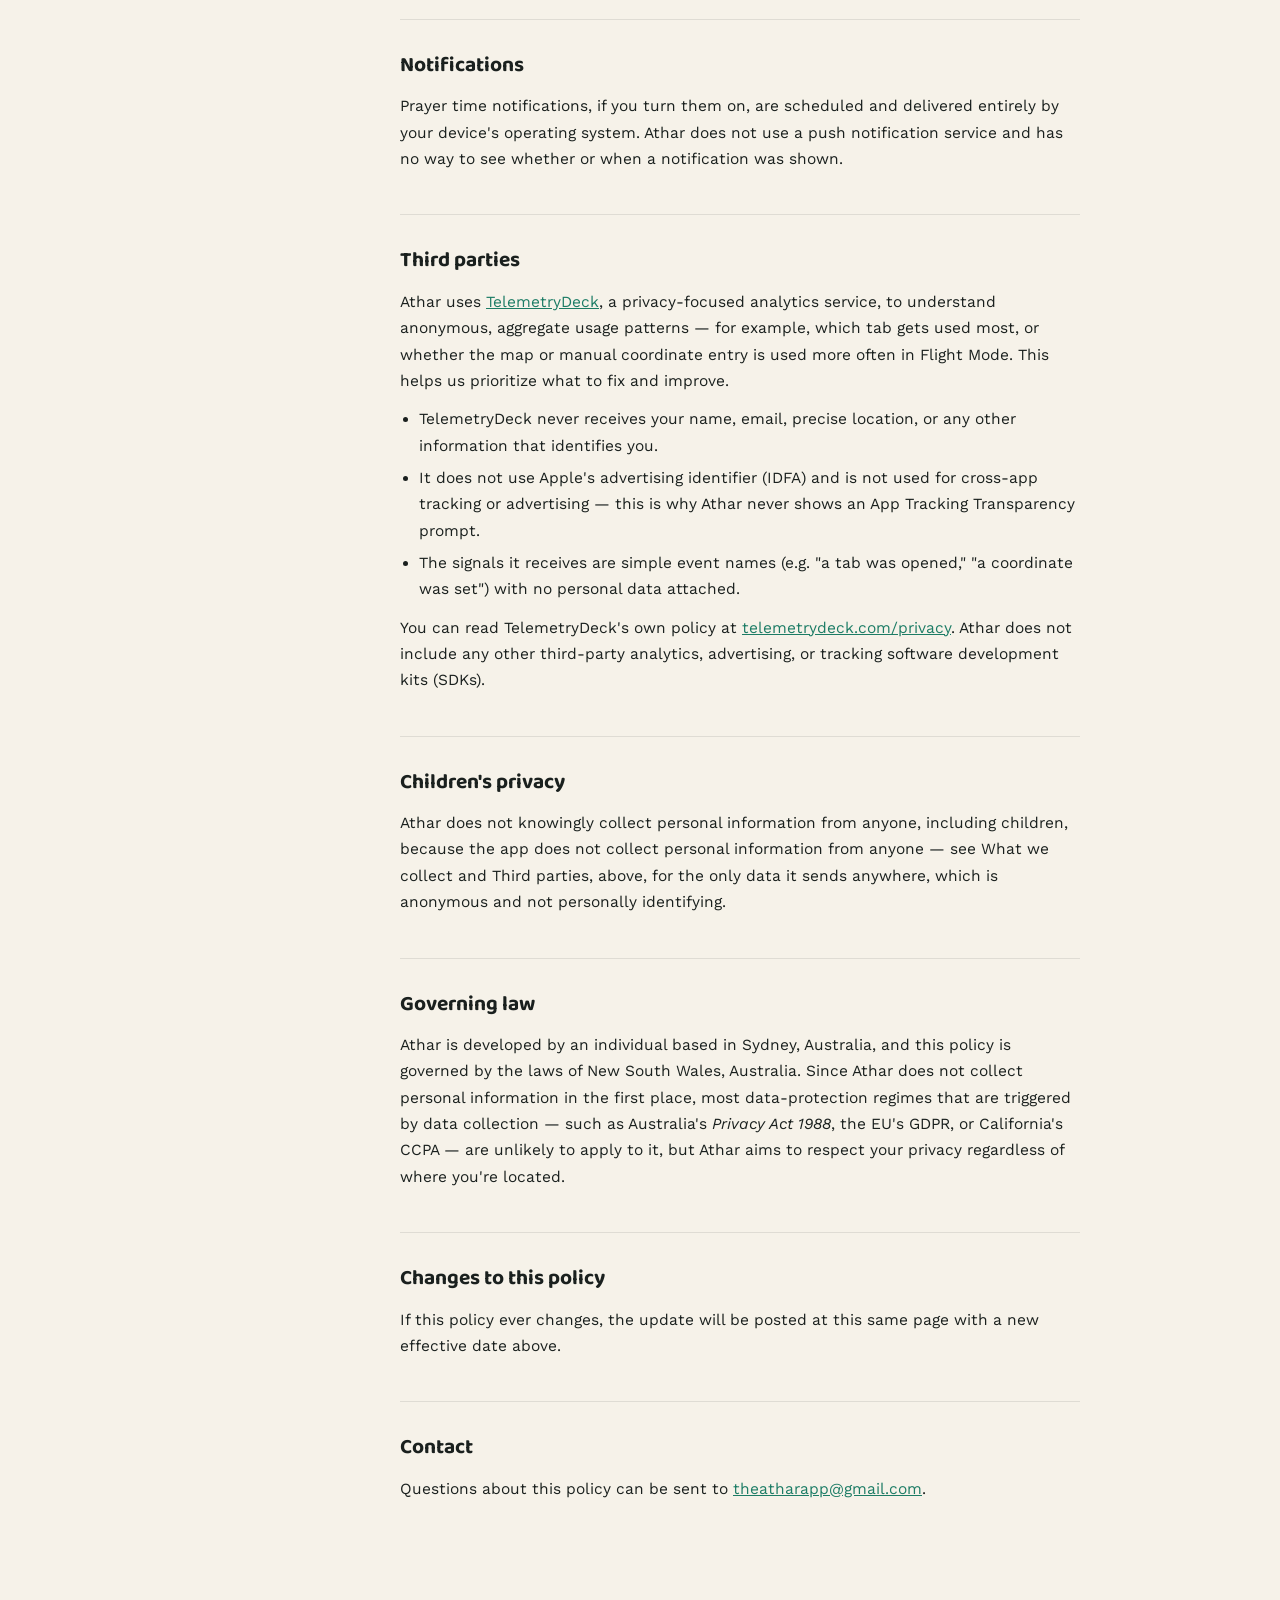
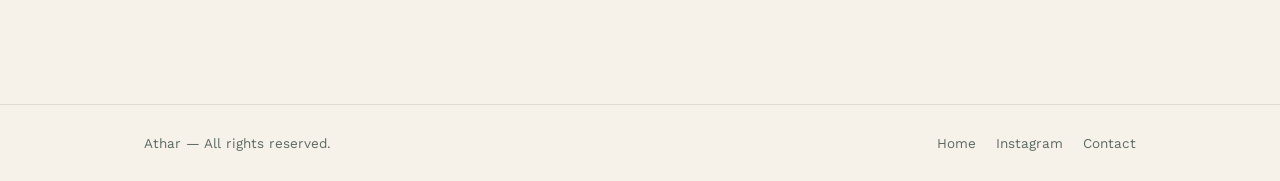
==== commit 7f6f6586: "Switch headings to Baloo 2 for a friendlier, more bubbly feel; add Instagram link - Replaced Spectra" ====
--- a/privacy.html
+++ b/privacy.html
@@ -189,6 +189,7 @@
     <span>Athar — All rights reserved.</span>
     <div class="footer-links">
       <a href="index.html">Home</a>
+      <a href="https://instagram.com/theatharapp" target="_blank" rel="noopener">Instagram</a>
       <a href="mailto:theatharapp@gmail.com">Contact</a>
     </div>
   </div>
--- a/assets/style.css
+++ b/assets/style.css
@@ -2,7 +2,7 @@
    Brand colors pulled directly from the app's own asset catalog
    (Athar/Resources/Assets.xcassets), not invented for the web. */
 
-@import url('https://fonts.googleapis.com/css2?family=Spectral:wght@400;500;600;700&family=Work+Sans:wght@400;500;600;700&display=swap');
+@import url('https://fonts.googleapis.com/css2?family=Baloo+2:wght@500;600;700;800&family=Work+Sans:wght@400;500;600;700&display=swap');
 
 :root {
   --ink: #1a201e;
@@ -51,9 +51,9 @@
 }
 
 h1, h2, h3 {
-  font-family: 'Spectral', Georgia, serif;
-  font-weight: 600;
-  letter-spacing: -0.01em;
+  font-family: 'Baloo 2', 'Segoe UI', sans-serif;
+  font-weight: 700;
+  letter-spacing: 0;
   margin: 0;
 }
 
@@ -93,9 +93,9 @@
 }
 
 .brand span {
-  font-family: 'Spectral', Georgia, serif;
-  font-size: 19px;
-  font-weight: 600;
+  font-family: 'Baloo 2', 'Segoe UI', sans-serif;
+  font-size: 20px;
+  font-weight: 700;
 }
 
 .site-header nav a {
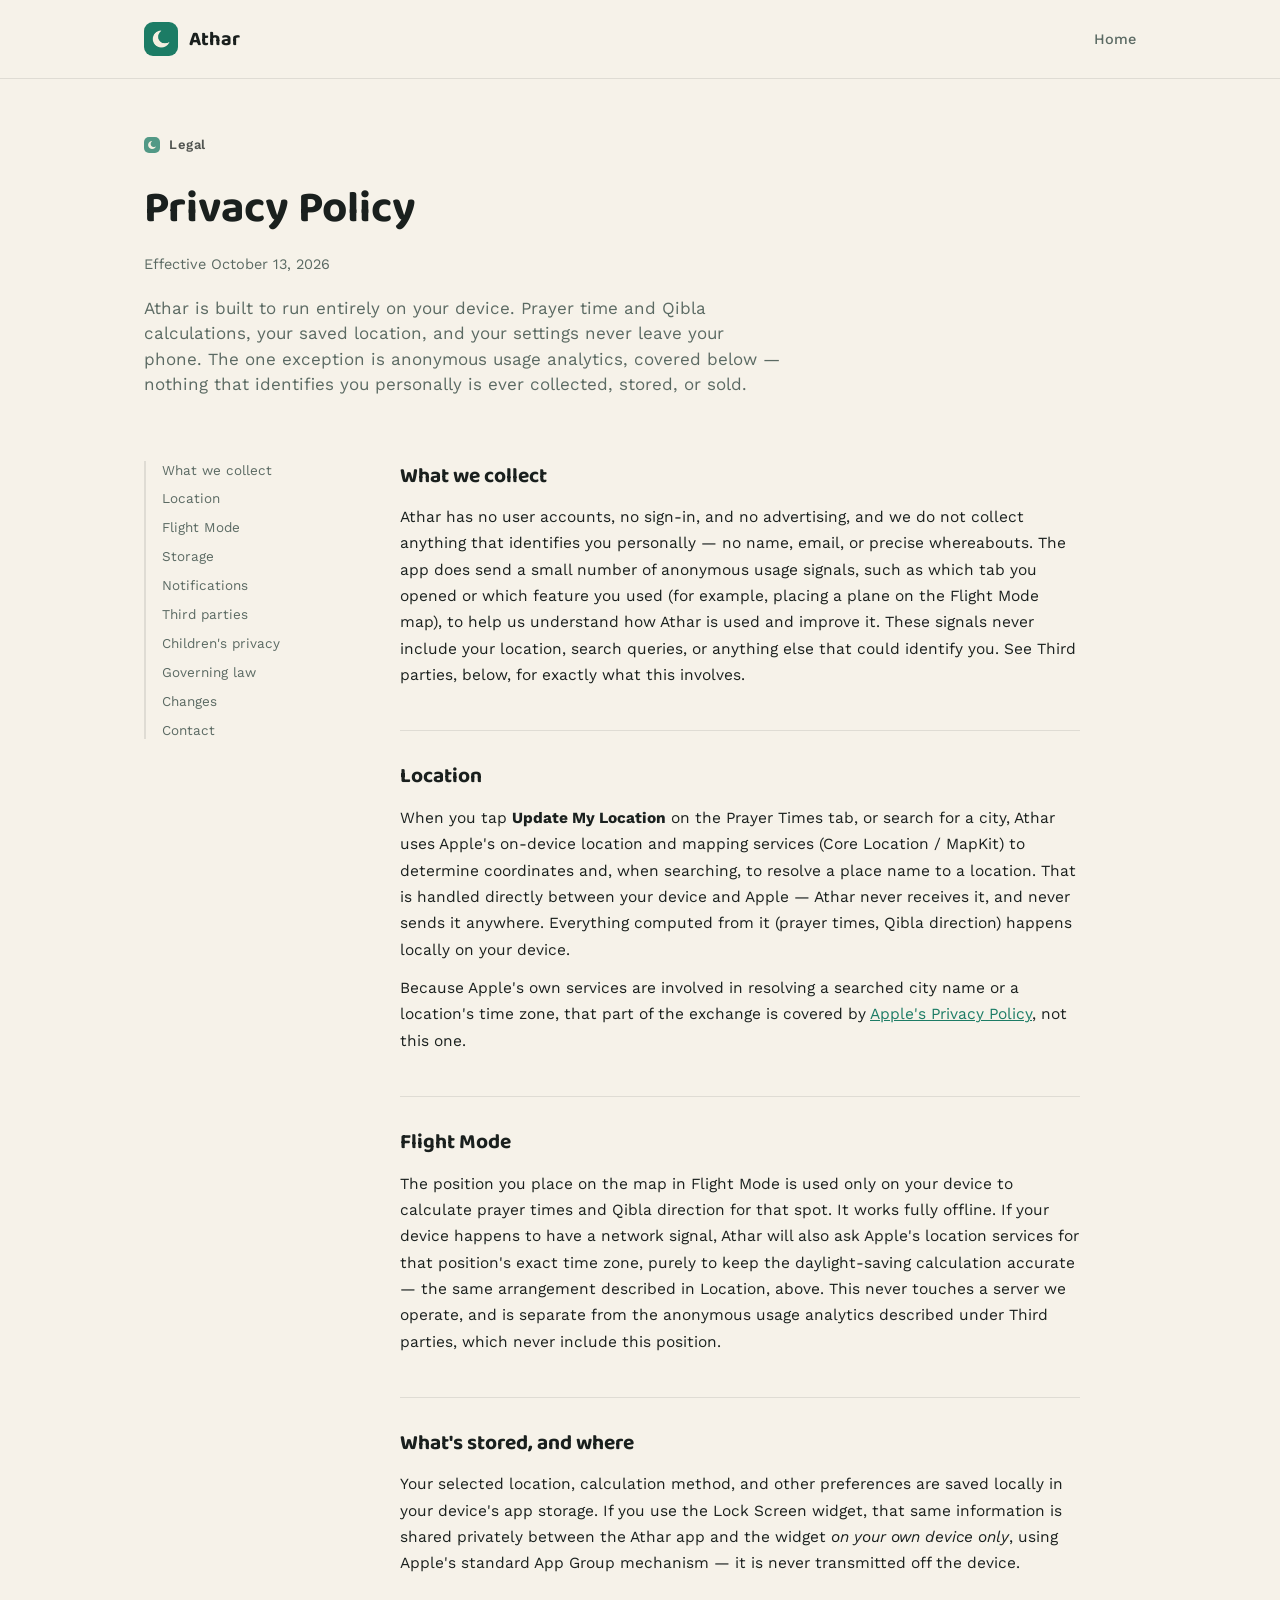
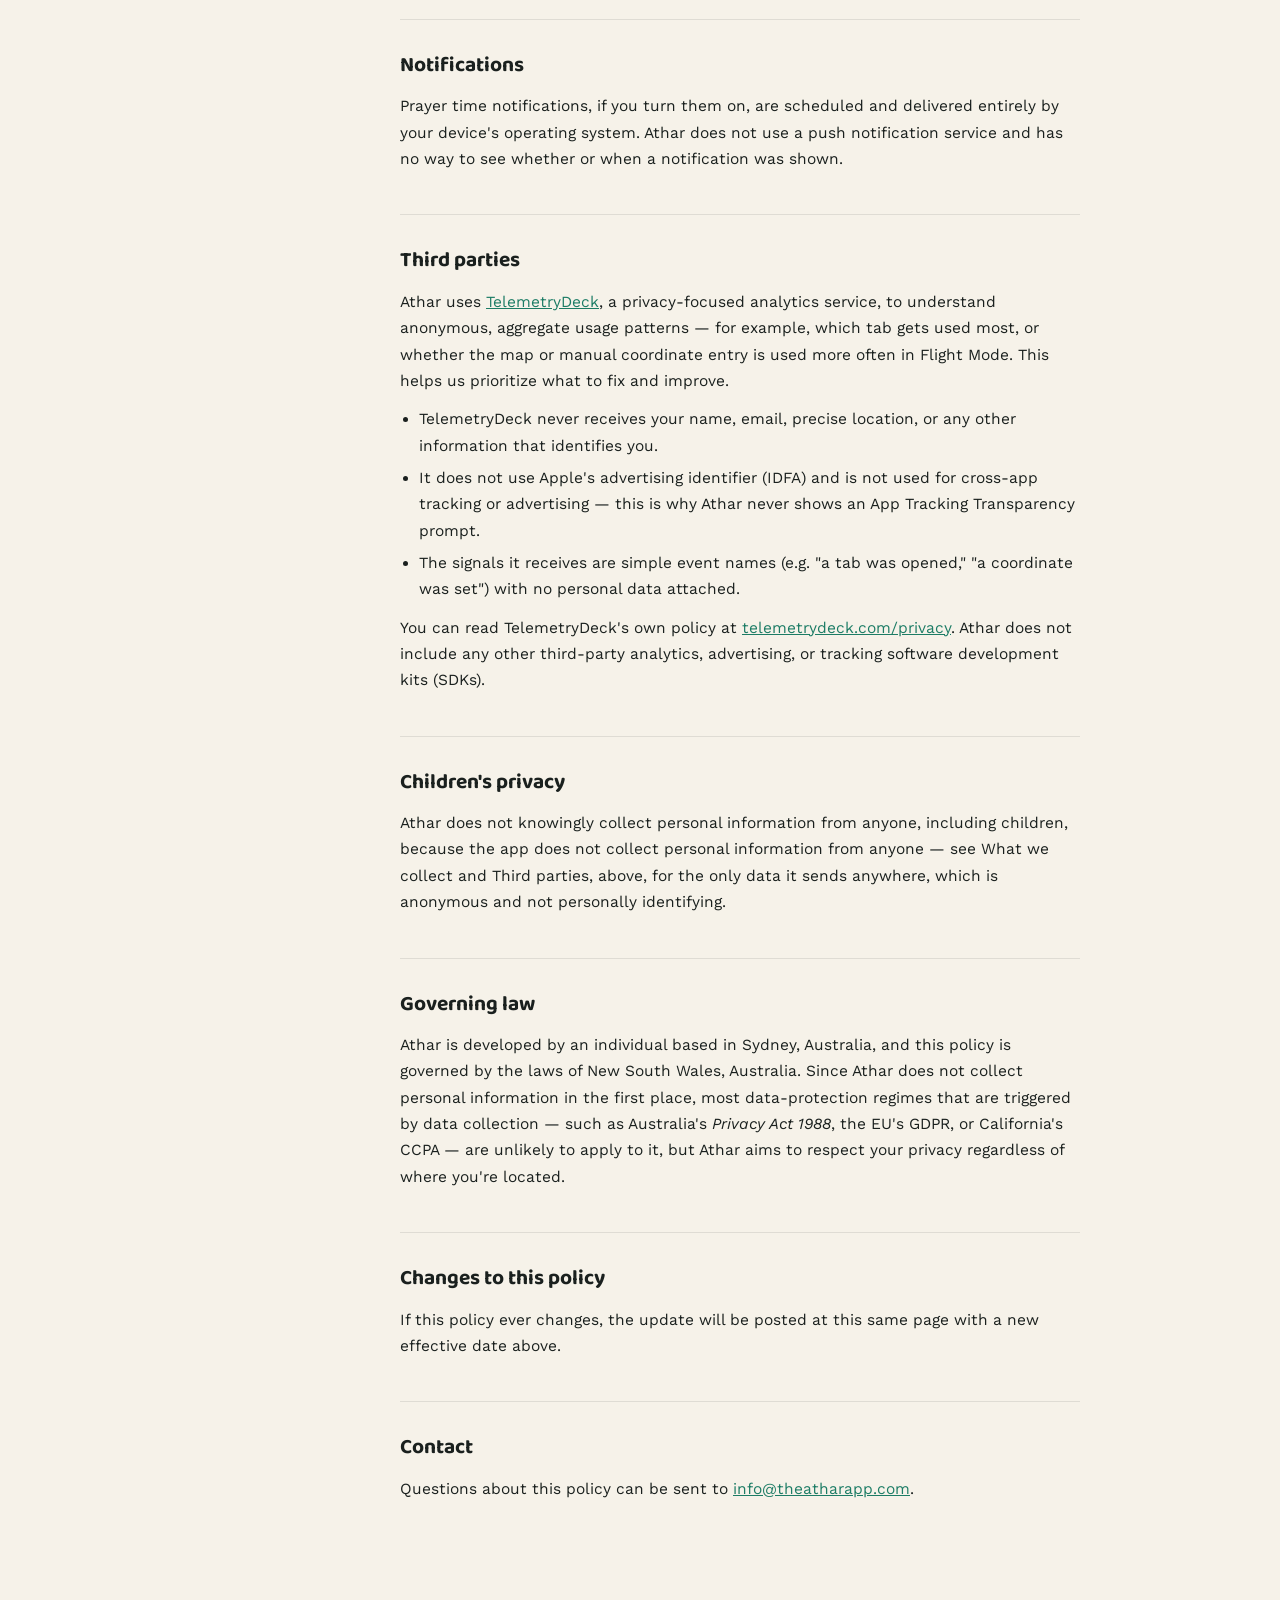
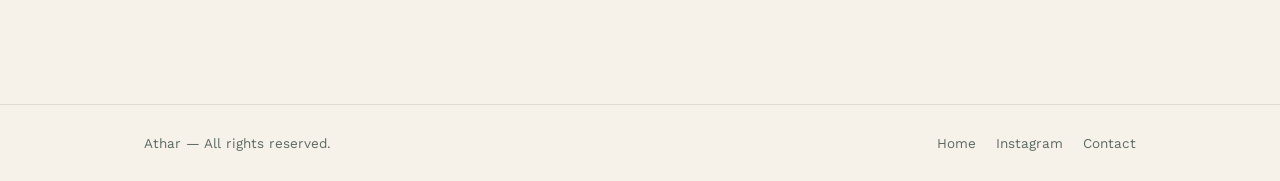
==== commit 46f0a292: "Update contact email to info@theatharapp.com Co-Authored-By: Claude Sonnet 5 <noreply@anthropic.com>" ====
--- a/privacy.html
+++ b/privacy.html
@@ -177,7 +177,7 @@
 
       <section class="policy-section" id="contact">
         <h2>Contact</h2>
-        <p>Questions about this policy can be sent to <a href="mailto:theatharapp@gmail.com">theatharapp@gmail.com</a>.</p>
+        <p>Questions about this policy can be sent to <a href="mailto:info@theatharapp.com">info@theatharapp.com</a>.</p>
       </section>
 
     </div>
@@ -190,7 +190,7 @@
     <div class="footer-links">
       <a href="index.html">Home</a>
       <a href="https://instagram.com/theatharapp" target="_blank" rel="noopener">Instagram</a>
-      <a href="mailto:theatharapp@gmail.com">Contact</a>
+      <a href="mailto:info@theatharapp.com">Contact</a>
     </div>
   </div>
 </footer>
